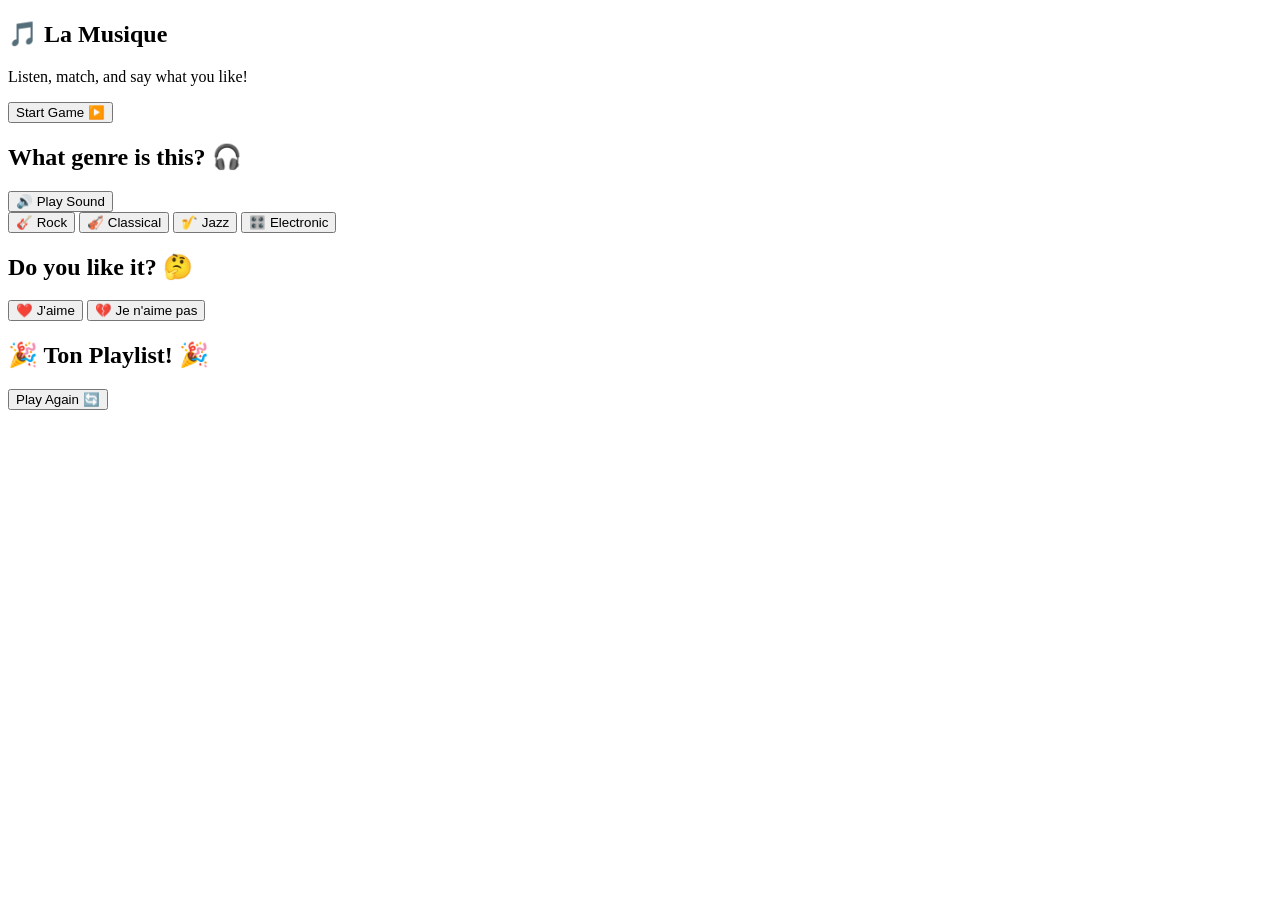
==== index.html @ f15d2448 "deploy" ====
<!DOCTYPE html>
<html lang="en">
<head>
    <meta charset="UTF-8">
    <meta name="viewport" content="width=device-width, initial-scale=1.0">
    <title>La Musique: J'aime / Je n'aime pas</title>
    <link rel="stylesheet" href="style.css">
</head>
<body>

    <!-- ЭКРАН 1: Welcome -->
    <section id="screen-welcome" class="screen active">
        <h1>🎵 La Musique</h1>
        <p class="subtitle">Listen, match, and say what you like!</p>
        <button id="btn-start" class="btn-primary">Start Game ▶️</button>
    </section>

    <!-- ЭКРАН 2: Listen & Match -->
    <section id="screen-match" class="screen">
        <h2>What genre is this? 🎧</h2>
        <button id="btn-play-audio" class="btn-secondary">🔊 Play Sound</button>
        <div class="grid-options" id="genre-grid">
            <button class="btn-genre" data-genre="rock">🎸 Rock</button>
            <button class="btn-genre" data-genre="classical">🎻 Classical</button>
            <button class="btn-genre" data-genre="jazz">🎷 Jazz</button>
            <button class="btn-genre" data-genre="electronic">🎛️ Electronic</button>
        </div>
    </section>

    <!-- ЭКРАН 3: React (J'aime / Je n'aime pas) -->
    <section id="screen-react" class="screen">
        <h2>Do you like it? 🤔</h2>
        <div id="current-genre-display" class="genre-display">
            <!-- Сюда JS подставит иконку и название -->
        </div>
        <div class="reaction-buttons">
            <button id="btn-like" class="btn-reaction btn-like">❤️ J'aime</button>
            <button id="btn-dislike" class="btn-reaction btn-dislike">💔 Je n'aime pas</button>
        </div>
    </section>

    <!-- ЭКРАН 4: Result / Playlist -->
    <section id="screen-result" class="screen">
        <h2>🎉 Ton Playlist! 🎉</h2>
        <div id="playlist-container" class="playlist">
            <!-- JS добавит сюда карточки любимых жанров -->
        </div>
        <button id="btn-restart" class="btn-primary">Play Again 🔄</button>
    </section>

    <script src="script.js"></script>
</body>
</html>
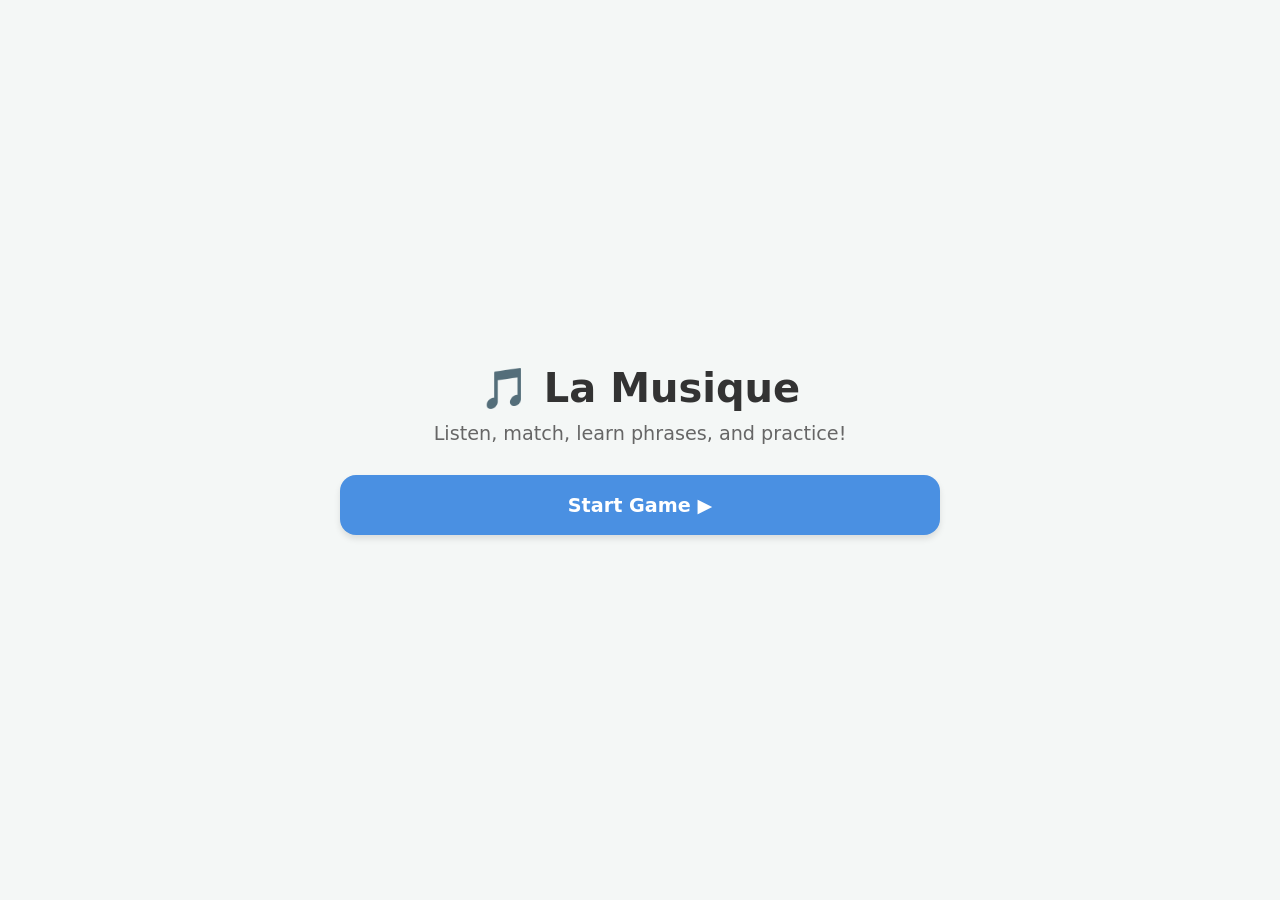
==== commit d9e3c4d1: "доработка" ====
--- a/index.html
+++ b/index.html
@@ -4,20 +4,21 @@
     <meta charset="UTF-8">
     <meta name="viewport" content="width=device-width, initial-scale=1.0">
     <title>La Musique: J'aime / Je n'aime pas</title>
-    <link rel="stylesheet" href="style.css">
+    <link rel="stylesheet" href="css/style.css">
 </head>
 <body>
 
     <!-- ЭКРАН 1: Welcome -->
     <section id="screen-welcome" class="screen active">
         <h1>🎵 La Musique</h1>
-        <p class="subtitle">Listen, match, and say what you like!</p>
+        <p class="subtitle">Listen, match, learn phrases, and practice!</p>
         <button id="btn-start" class="btn-primary">Start Game ▶️</button>
     </section>
 
-    <!-- ЭКРАН 2: Listen & Match -->
+    <!-- ЭКРАН 2: Listen & Match (разминка) -->
     <section id="screen-match" class="screen">
         <h2>What genre is this? 🎧</h2>
+        <p id="track-progress" style="font-size:1rem; color:#666; margin-bottom:10px;">1 / 4</p>
         <button id="btn-play-audio" class="btn-secondary">🔊 Play Sound</button>
         <div class="grid-options" id="genre-grid">
             <button class="btn-genre" data-genre="rock">🎸 Rock</button>
@@ -27,27 +28,34 @@
         </div>
     </section>
 
-    <!-- ЭКРАН 3: React (J'aime / Je n'aime pas) -->
+    <!-- ЭКРАН 3: React (J'aime / Je n'aime pas) + запоминание -->
     <section id="screen-react" class="screen">
         <h2>Do you like it? 🤔</h2>
-        <div id="current-genre-display" class="genre-display">
-            <!-- Сюда JS подставит иконку и название -->
-        </div>
+        <div id="current-genre-display" class="genre-display"></div>
         <div class="reaction-buttons">
             <button id="btn-like" class="btn-reaction btn-like">❤️ J'aime</button>
             <button id="btn-dislike" class="btn-reaction btn-dislike">💔 Je n'aime pas</button>
         </div>
+        <div id="phrase-memorize" style="margin-top:15px; padding:15px; background:#f0f8ff; border-radius:12px; font-size:1.1rem;"></div>
     </section>
 
-    <!-- ЭКРАН 4: Result / Playlist -->
+    <!-- ЭКРАН 4: Practice -->
+    <section id="screen-practice" class="screen">
+        <h2>Practice Time! ✍️</h2>
+        <p id="practice-progress" style="font-size:1rem; color:#666; margin-bottom:10px;">Question 1 / 4</p>
+        <p id="practice-question" style="font-size:1.2rem; margin-bottom:20px;"></p>
+        <div id="practice-options" class="grid-options"></div>
+        <p id="practice-feedback" style="margin-top:20px; font-weight:bold; min-height:30px;"></p>
+    </section>
+
+    <!-- ЭКРАН 5: Result -->
     <section id="screen-result" class="screen">
         <h2>🎉 Ton Playlist! 🎉</h2>
-        <div id="playlist-container" class="playlist">
-            <!-- JS добавит сюда карточки любимых жанров -->
-        </div>
+        <div id="playlist-container" class="playlist"></div>
+        <p id="practice-result" style="font-size:1.1rem; color:#333; margin:15px 0;"></p>
         <button id="btn-restart" class="btn-primary">Play Again 🔄</button>
     </section>
 
-    <script src="script.js"></script>
+    <script src="js/game.js"></script>
 </body>
-</html>+</html>
--- a/css/style.css
+++ b/css/style.css
@@ -0,0 +1,191 @@
+:root {
+    --bg-color: #f4f7f6;
+    --primary: #4a90e2;
+    --success: #7ed321;
+    --danger: #d0021b;
+    --text-dark: #333;
+    --radius: 16px;
+}
+
+* {
+    box-sizing: border-box;
+    margin: 0;
+    padding: 0;
+    font-family: 'Segoe UI', system-ui, sans-serif;
+}
+
+body {
+    background-color: var(--bg-color);
+    color: var(--text-dark);
+    display: flex;
+    justify-content: center;
+    align-items: center;
+    min-height: 100vh;
+    padding: 20px;
+}
+
+.screen {
+    display: none;
+    text-align: center;
+    max-width: 600px;
+    width: 100%;
+    animation: fadeIn 0.4s;
+}
+
+.screen.active {
+    display: block;
+}
+
+@keyframes fadeIn {
+    from { opacity: 0; transform: translateY(10px); }
+    to { opacity: 1; transform: translateY(0); }
+}
+
+h1 {
+    font-size: 2.5rem;
+    margin-bottom: 10px;
+}
+
+h2 {
+    font-size: 1.8rem;
+    margin-bottom: 20px;
+}
+
+.subtitle {
+    font-size: 1.2rem;
+    color: #666;
+    margin-bottom: 30px;
+}
+
+button {
+    cursor: pointer;
+    border: none;
+    border-radius: var(--radius);
+    font-size: 1.2rem;
+    font-weight: 600;
+    transition: transform 0.1s, box-shadow 0.2s;
+    padding: 15px 30px;
+    min-height: 60px;
+}
+
+button:active {
+    transform: scale(0.95);
+}
+
+.btn-primary {
+    background: var(--primary);
+    color: white;
+    width: 100%;
+    box-shadow: 0 4px 6px rgba(0,0,0,0.1);
+}
+
+.btn-secondary {
+    background: white;
+    border: 2px solid var(--primary);
+    color: var(--primary);
+    margin-bottom: 20px;
+}
+
+.grid-options {
+    display: grid;
+    grid-template-columns: 1fr 1fr;
+    gap: 15px;
+}
+
+.btn-genre {
+    background: white;
+    border: 2px solid #ddd;
+    font-size: 1.1rem;
+}
+
+.btn-genre:hover {
+    border-color: var(--primary);
+    background: #f0f8ff;
+}
+
+.btn-genre:active {
+    transform: scale(0.95);
+}
+
+.genre-display {
+    font-size: 3rem;
+    margin: 20px 0;
+}
+
+.reaction-buttons {
+    display: flex;
+    flex-direction: column;
+    gap: 15px;
+}
+
+.btn-reaction {
+    width: 100%;
+    font-size: 1.4rem;
+    padding: 20px;
+    border-radius: var(--radius);
+    transition: transform 0.1s;
+}
+
+.btn-reaction:active {
+    transform: scale(0.95);
+}
+
+.btn-like {
+    background: var(--success);
+    color: white;
+}
+
+.btn-dislike {
+    background: var(--danger);
+    color: white;
+}
+
+.playlist {
+    display: flex;
+    flex-wrap: wrap;
+    justify-content: center;
+    gap: 15px;
+    margin-bottom: 30px;
+}
+
+.playlist-item {
+    background: white;
+    padding: 15px;
+    border-radius: var(--radius);
+    box-shadow: 0 2px 8px rgba(0,0,0,0.05);
+    font-size: 1.2rem;
+}
+
+@keyframes shake {
+    0%, 100% { transform: translateX(0); }
+    20% { transform: translateX(-10px); }
+    40% { transform: translateX(10px); }
+    60% { transform: translateX(-10px); }
+    80% { transform: translateX(10px); }
+}
+
+.shake {
+    animation: shake 0.4s ease;
+}
+
+@keyframes pop {
+    0% { transform: scale(1); }
+    50% { transform: scale(1.1); }
+    100% { transform: scale(1); }
+}
+
+.pop {
+    animation: pop 0.3s ease;
+}
+
+@media (max-width: 480px) {
+    .grid-options {
+        grid-template-columns: 1fr;
+    }
+    h1 {
+        font-size: 2rem;
+    }
+    h2 {
+        font-size: 1.5rem;
+    }
+}
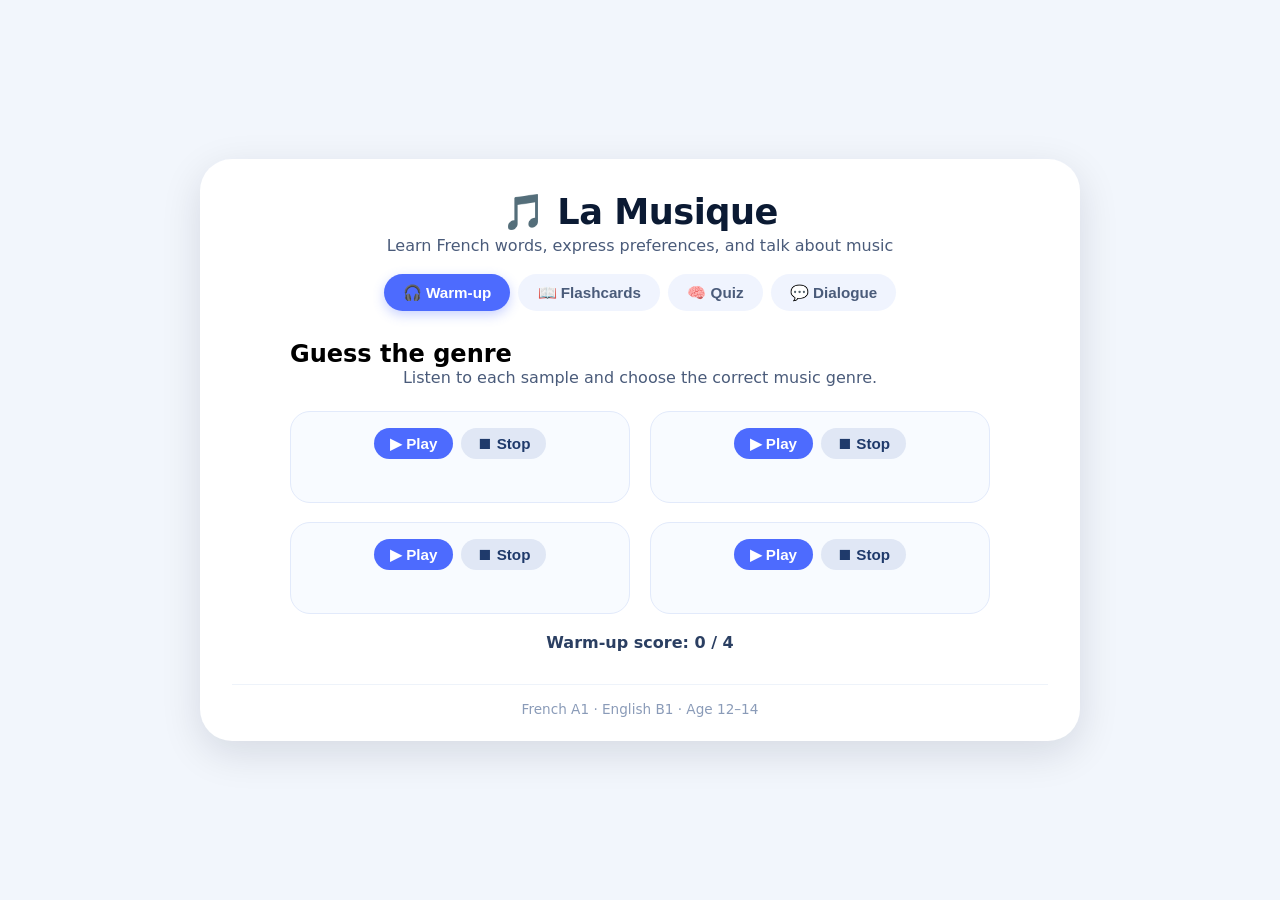
==== commit f1b9ccbf: "2" ====
--- a/index.html
+++ b/index.html
@@ -1,61 +1,158 @@
 <!DOCTYPE html>
 <html lang="en">
 <head>
-    <meta charset="UTF-8">
-    <meta name="viewport" content="width=device-width, initial-scale=1.0">
-    <title>La Musique: J'aime / Je n'aime pas</title>
-    <link rel="stylesheet" href="css/style.css">
+  <meta charset="UTF-8" />
+  <meta name="viewport" content="width=device-width, initial-scale=1.0" />
+  <title>La Musique – learn French</title>
+  <link rel="stylesheet" href="styles.css" />
 </head>
 <body>
+  <div class="app">
+    <header>
+      <h1>🎵 La Musique</h1>
+      <p class="subtitle">Learn French words, express preferences, and talk about music</p>
+      <nav class="tabs">
+        <button class="tab active" data-tab="warmup">🎧 Warm‑up</button>
+        <button class="tab" data-tab="flashcards">📖 Flashcards</button>
+        <button class="tab" data-tab="quiz">🧠 Quiz</button>
+        <button class="tab" data-tab="dialogue">💬 Dialogue</button>
+      </nav>
+    </header>
 
-    <!-- ЭКРАН 1: Welcome -->
-    <section id="screen-welcome" class="screen active">
-        <h1>🎵 La Musique</h1>
-        <p class="subtitle">Listen, match, learn phrases, and practice!</p>
-        <button id="btn-start" class="btn-primary">Start Game ▶️</button>
-    </section>
+    <main>
+      <!-- WARM-UP -->
+      <section id="warmup" class="tab-content active">
+        <div class="warmup-area">
+          <h2>Guess the genre</h2>
+          <p class="warmup-desc">Listen to each sample and choose the correct music genre.</p>
+          <div class="genre-grid">
+            <div class="genre-item" data-genre="rock">
+              <div class="audio-controls">
+                <button class="play-btn" data-audio="rock">▶ Play</button>
+                <button class="stop-btn" data-audio="rock">⏹ Stop</button>
+              </div>
+              <div class="genre-options" style="display:none;">
+                <button class="genre-opt" data-genre="rock">Rock</button>
+                <button class="genre-opt" data-genre="jazz">Jazz</button>
+                <button class="genre-opt" data-genre="classical">Classical</button>
+                <button class="genre-opt" data-genre="electronic">Electronic</button>
+              </div>
+              <span class="genre-feedback"></span>
+            </div>
+            <div class="genre-item" data-genre="jazz">
+              <div class="audio-controls">
+                <button class="play-btn" data-audio="jazz">▶ Play</button>
+                <button class="stop-btn" data-audio="jazz">⏹ Stop</button>
+              </div>
+              <div class="genre-options" style="display:none;">
+                <button class="genre-opt" data-genre="rock">Rock</button>
+                <button class="genre-opt" data-genre="jazz">Jazz</button>
+                <button class="genre-opt" data-genre="classical">Classical</button>
+                <button class="genre-opt" data-genre="electronic">Electronic</button>
+              </div>
+              <span class="genre-feedback"></span>
+            </div>
+            <div class="genre-item" data-genre="classical">
+              <div class="audio-controls">
+                <button class="play-btn" data-audio="classical">▶ Play</button>
+                <button class="stop-btn" data-audio="classical">⏹ Stop</button>
+              </div>
+              <div class="genre-options" style="display:none;">
+                <button class="genre-opt" data-genre="rock">Rock</button>
+                <button class="genre-opt" data-genre="jazz">Jazz</button>
+                <button class="genre-opt" data-genre="classical">Classical</button>
+                <button class="genre-opt" data-genre="electronic">Electronic</button>
+              </div>
+              <span class="genre-feedback"></span>
+            </div>
+            <div class="genre-item" data-genre="electronic">
+              <div class="audio-controls">
+                <button class="play-btn" data-audio="electronic">▶ Play</button>
+                <button class="stop-btn" data-audio="electronic">⏹ Stop</button>
+              </div>
+              <div class="genre-options" style="display:none;">
+                <button class="genre-opt" data-genre="rock">Rock</button>
+                <button class="genre-opt" data-genre="jazz">Jazz</button>
+                <button class="genre-opt" data-genre="classical">Classical</button>
+                <button class="genre-opt" data-genre="electronic">Electronic</button>
+              </div>
+              <span class="genre-feedback"></span>
+            </div>
+          </div>
+          <p class="warmup-score">Warm‑up score: <span id="warmupScore">0</span> / 4</p>
+          <audio id="audioPlayer" style="display:none;"></audio>
+        </div>
+      </section>
 
-    <!-- ЭКРАН 2: Listen & Match (разминка) -->
-    <section id="screen-match" class="screen">
-        <h2>What genre is this? 🎧</h2>
-        <p id="track-progress" style="font-size:1rem; color:#666; margin-bottom:10px;">1 / 4</p>
-        <button id="btn-play-audio" class="btn-secondary">🔊 Play Sound</button>
-        <div class="grid-options" id="genre-grid">
-            <button class="btn-genre" data-genre="rock">🎸 Rock</button>
-            <button class="btn-genre" data-genre="classical">🎻 Classical</button>
-            <button class="btn-genre" data-genre="jazz">🎷 Jazz</button>
-            <button class="btn-genre" data-genre="electronic">🎛️ Electronic</button>
+      <!-- FLASHCARDS -->
+      <section id="flashcards" class="tab-content">
+        <div class="card-area">
+          <div class="flip-card" id="flipCard">
+            <div class="flip-inner">
+              <div class="flip-front">
+                <p class="french-word" id="frontWord">la chanson</p>
+                <button class="speak-btn" id="speakFront">🔊</button>
+              </div>
+              <div class="flip-back">
+                <p class="english-translation" id="backWord">song</p>
+              </div>
+            </div>
+          </div>
+          <div class="card-controls">
+            <button id="prevCard" class="ctrl-btn">◀</button>
+            <span id="cardCounter">1 / 15</span>
+            <button id="nextCard" class="ctrl-btn">▶</button>
+            <button id="flipBtn" class="ctrl-btn primary">🔁 Flip</button>
+          </div>
+          <p class="hint">Click "Flip" to see the translation, use arrows to navigate, and 🔊 to hear the word.</p>
         </div>
-    </section>
+      </section>
 
-    <!-- ЭКРАН 3: React (J'aime / Je n'aime pas) + запоминание -->
-    <section id="screen-react" class="screen">
-        <h2>Do you like it? 🤔</h2>
-        <div id="current-genre-display" class="genre-display"></div>
-        <div class="reaction-buttons">
-            <button id="btn-like" class="btn-reaction btn-like">❤️ J'aime</button>
-            <button id="btn-dislike" class="btn-reaction btn-dislike">💔 Je n'aime pas</button>
+      <!-- QUIZ -->
+      <section id="quiz" class="tab-content">
+        <div class="quiz-area">
+          <p class="quiz-question" id="quizQuestion">What is the English for <strong>la chanson</strong>?</p>
+          <div class="quiz-options" id="quizOptions">
+            <button class="option" data-index="0">song</button>
+            <button class="option" data-index="1">singer</button>
+            <button class="option" data-index="2">instrument</button>
+            <button class="option" data-index="3">music</button>
+          </div>
+          <div class="quiz-feedback" id="quizFeedback"></div>
+          <button id="nextQuizBtn" class="ctrl-btn primary">Next word →</button>
+          <p class="quiz-score">Score: <span id="quizScore">0</span> / <span id="quizTotal">15</span></p>
         </div>
-        <div id="phrase-memorize" style="margin-top:15px; padding:15px; background:#f0f8ff; border-radius:12px; font-size:1.1rem;"></div>
-    </section>
+      </section>
 
-    <!-- ЭКРАН 4: Practice -->
-    <section id="screen-practice" class="screen">
-        <h2>Practice Time! ✍️</h2>
-        <p id="practice-progress" style="font-size:1rem; color:#666; margin-bottom:10px;">Question 1 / 4</p>
-        <p id="practice-question" style="font-size:1.2rem; margin-bottom:20px;"></p>
-        <div id="practice-options" class="grid-options"></div>
-        <p id="practice-feedback" style="margin-top:20px; font-weight:bold; min-height:30px;"></p>
-    </section>
+      <!-- DIALOGUE -->
+      <section id="dialogue" class="tab-content">
+        <div class="dialogue-area">
+          <div class="dialogue-nav">
+            <button id="prevDialogue" class="ctrl-btn">◀</button>
+            <span id="dialogueCounter">1 / 5</span>
+            <button id="nextDialogue" class="ctrl-btn">▶</button>
+          </div>
+          <div class="dialogue-text" id="dialogueText">
+            <!-- filled by JS -->
+          </div>
+          <div class="dialogue-keywords">
+            <p><strong>Select the keywords (genres and preference expressions) that appear in this dialogue:</strong></p>
+            <div id="keywordOptions" class="keyword-options">
+              <!-- filled by JS -->
+            </div>
+            <button id="checkKeywordsBtn" class="ctrl-btn primary">Check</button>
+            <span id="keywordFeedback" class="keyword-feedback"></span>
+            <p class="dialogue-score">Dialogue score: <span id="dialogueScore">0</span> / <span id="dialogueTotal">5</span></p>
+          </div>
+        </div>
+      </section>
+    </main>
 
-    <!-- ЭКРАН 5: Result -->
-    <section id="screen-result" class="screen">
-        <h2>🎉 Ton Playlist! 🎉</h2>
-        <div id="playlist-container" class="playlist"></div>
-        <p id="practice-result" style="font-size:1.1rem; color:#333; margin:15px 0;"></p>
-        <button id="btn-restart" class="btn-primary">Play Again 🔄</button>
-    </section>
+    <footer>
+      <p>French A1 · English B1 · Age 12–14</p>
+    </footer>
+  </div>
 
-    <script src="js/game.js"></script>
+  <script src="script.js"></script>
 </body>
 </html>
--- a/styles.css
+++ b/styles.css
@@ -0,0 +1,307 @@
+/* RESET & BASE */
+* { box-sizing: border-box; margin: 0; padding: 0; }
+
+body {
+  font-family: 'Segoe UI', Roboto, system-ui, -apple-system, sans-serif;
+  background: #f2f6fc;
+  min-height: 100vh;
+  display: flex;
+  justify-content: center;
+  align-items: center;
+  padding: 1rem;
+}
+
+.app {
+  max-width: 880px;
+  width: 100%;
+  background: white;
+  border-radius: 32px;
+  box-shadow: 0 12px 40px rgba(0, 20, 40, 0.12);
+  padding: 2rem 2rem 1.5rem;
+  transition: 0.2s;
+}
+
+header { text-align: center; margin-bottom: 1.8rem; }
+h1 { font-size: 2.2rem; font-weight: 700; color: #0b1a33; letter-spacing: -0.5px; }
+.subtitle { color: #4a5b7a; font-size: 1rem; font-weight: 500; margin-top: 0.2rem; }
+
+.tabs {
+  display: flex;
+  gap: 0.5rem;
+  justify-content: center;
+  margin-top: 1.2rem;
+  flex-wrap: wrap;
+}
+.tab {
+  background: transparent;
+  border: none;
+  padding: 0.6rem 1.2rem;
+  border-radius: 40px;
+  font-weight: 600;
+  font-size: 0.95rem;
+  color: #4a5b7a;
+  cursor: pointer;
+  transition: 0.2s;
+  background: #f0f4fe;
+}
+.tab:hover { background: #e2eafb; }
+.tab.active { background: #4d6bfe; color: white; box-shadow: 0 4px 12px rgba(77,107,254,0.3); }
+
+.tab-content { display: none; animation: fadeIn 0.25s ease; }
+.tab-content.active { display: block; }
+@keyframes fadeIn { from { opacity:0.4; transform:translateY(8px); } to { opacity:1; transform:translateY(0); } }
+
+/* WARM-UP */
+.warmup-area { max-width: 700px; margin: 0 auto; }
+.warmup-desc { text-align: center; color: #4a5b7a; margin-bottom: 1.5rem; }
+.genre-grid {
+  display: grid;
+  grid-template-columns: 1fr 1fr;
+  gap: 1.2rem;
+}
+.genre-item {
+  background: #f8fbff;
+  border: 1px solid #e2eafb;
+  border-radius: 20px;
+  padding: 1rem;
+  text-align: center;
+  transition: 0.15s;
+}
+.genre-item:hover { border-color: #b0c5f0; }
+.audio-controls {
+  display: flex;
+  justify-content: center;
+  gap: 0.5rem;
+  margin-bottom: 0.5rem;
+}
+.play-btn, .stop-btn {
+  border: none;
+  padding: 0.4rem 1rem;
+  border-radius: 40px;
+  font-weight: 600;
+  font-size: 0.95rem;
+  cursor: pointer;
+  transition: 0.15s;
+}
+.play-btn {
+  background: #4d6bfe;
+  color: white;
+}
+.play-btn:hover { background: #3a58e0; transform: scale(0.97); }
+.stop-btn {
+  background: #e0e7f5;
+  color: #1f3a6b;
+}
+.stop-btn:hover { background: #d0d8ea; }
+
+.genre-options { display: flex; flex-wrap: wrap; justify-content: center; gap: 0.4rem; margin: 0.5rem 0; }
+.genre-opt {
+  background: #f0f4fe;
+  border: none;
+  padding: 0.3rem 0.8rem;
+  border-radius: 30px;
+  font-weight: 500;
+  cursor: pointer;
+  font-size: 0.9rem;
+  transition: 0.15s;
+}
+.genre-opt:hover { background: #e2eafb; }
+.genre-opt.correct { background: #2b9d5e; color: white; }
+.genre-opt.wrong { background: #d14b5a; color: white; }
+.genre-opt.disabled { pointer-events: none; opacity: 0.6; }
+.genre-feedback { display: inline-block; margin-left: 0.5rem; font-weight: 600; font-size: 1rem; }
+.warmup-score { text-align: center; margin-top: 1.2rem; font-weight: 600; color: #2b3f62; }
+
+/* FLASHCARDS */
+.card-area { display: flex; flex-direction: column; align-items: center; gap: 1.2rem; }
+.flip-card {
+  width: 100%;
+  max-width: 380px;
+  height: 210px;
+  perspective: 800px;
+  cursor: pointer;
+  position: relative;
+}
+.flip-inner {
+  position: relative;
+  width: 100%;
+  height: 100%;
+  transition: transform 0.4s cubic-bezier(0.2,0.8,0.3,1);
+  transform-style: preserve-3d;
+  border-radius: 24px;
+  box-shadow: 0 6px 20px rgba(0,0,0,0.06);
+}
+.flip-card.flipped .flip-inner { transform: rotateY(180deg); }
+.flip-front, .flip-back {
+  position: absolute;
+  width: 100%;
+  height: 100%;
+  backface-visibility: hidden;
+  border-radius: 24px;
+  display: flex;
+  flex-direction: column;
+  align-items: center;
+  justify-content: center;
+  background: white;
+  border: 1px solid #e8edf5;
+}
+.flip-front { background: linear-gradient(145deg, #ffffff, #f8fbff); }
+.flip-back { transform: rotateY(180deg); background: #f0f5ff; border-color: #d6e0f5; }
+.french-word { font-size: 2.4rem; font-weight: 700; color: #0b1a33; letter-spacing: -0.3px; }
+.english-translation { font-size: 2rem; font-weight: 600; color: #1f3a6b; }
+.speak-btn {
+  background: transparent;
+  border: none;
+  font-size: 1.6rem;
+  cursor: pointer;
+  margin-top: 0.3rem;
+  transition: 0.15s;
+}
+.speak-btn:hover { transform: scale(1.1); }
+.card-controls { display: flex; align-items: center; gap: 0.8rem; flex-wrap: wrap; justify-content: center; }
+.ctrl-btn {
+  background: #f0f4fe;
+  border: none;
+  padding: 0.5rem 1rem;
+  border-radius: 40px;
+  font-weight: 600;
+  font-size: 0.95rem;
+  color: #1f3a6b;
+  cursor: pointer;
+  transition: 0.15s;
+}
+.ctrl-btn:hover { background: #e2eafb; }
+.ctrl-btn.primary {
+  background: #4d6bfe;
+  color: white;
+  box-shadow: 0 4px 10px rgba(77,107,254,0.25);
+}
+.ctrl-btn.primary:hover { background: #3a58e0; transform: scale(0.97); }
+#cardCounter { font-weight: 600; color: #2b3f62; min-width: 60px; text-align: center; }
+.hint { color: #6b7f9e; font-size: 0.9rem; text-align: center; margin-top: 0.8rem; }
+
+/* QUIZ */
+.quiz-area { max-width: 500px; margin: 0 auto; }
+.quiz-question { font-size: 1.3rem; margin-bottom: 1.2rem; color: #0b1a33; }
+.quiz-options { display: flex; flex-direction: column; gap: 0.6rem; margin-bottom: 1.2rem; }
+.option {
+  background: #f8faff;
+  border: 2px solid #e2eafb;
+  border-radius: 16px;
+  padding: 0.8rem 1.2rem;
+  font-size: 1.05rem;
+  font-weight: 500;
+  color: #0b1a33;
+  cursor: pointer;
+  transition: 0.15s;
+  text-align: left;
+}
+.option:hover { border-color: #b0c5f0; background: #f0f6ff; }
+.option.correct { border-color: #2b9d5e; background: #e6f7ee; color: #1a6b3f; }
+.option.wrong { border-color: #d14b5a; background: #fee9ec; color: #a1323f; }
+.option.disabled { pointer-events: none; opacity: 0.7; }
+.quiz-feedback { min-height: 2rem; font-weight: 500; margin-bottom: 0.5rem; }
+.quiz-score { margin-top: 0.8rem; font-weight: 600; color: #2b3f62; }
+
+/* DIALOGUE */
+.dialogue-area { max-width: 700px; margin: 0 auto; }
+.dialogue-nav {
+  display: flex;
+  justify-content: center;
+  align-items: center;
+  gap: 1rem;
+  margin-bottom: 1rem;
+}
+#dialogueCounter { font-weight: 600; color: #2b3f62; min-width: 60px; text-align: center; }
+
+.dialogue-text {
+  background: #f8fbff;
+  padding: 1.2rem 1.5rem;
+  border-radius: 20px;
+  border: 1px solid #e2eafb;
+  margin-bottom: 1.5rem;
+  line-height: 1.8;
+  font-size: 1.05rem;
+}
+.dialogue-text .line {
+  display: flex;
+  flex-direction: column;
+  margin-bottom: 0.6rem;
+  padding: 0.3rem 0;
+  border-bottom: 1px dashed #dde5f0;
+}
+.dialogue-text .line:last-child { border-bottom: none; }
+.dialogue-text .fr {
+  font-weight: 600;
+  color: #0b1a33;
+}
+.dialogue-text .en {
+  font-style: italic;
+  color: #4a5b7a;
+  font-size: 0.95rem;
+  margin-left: 1rem;
+}
+.dialogue-text .speak-line {
+  background: transparent;
+  border: none;
+  font-size: 1.2rem;
+  cursor: pointer;
+  margin-left: 0.5rem;
+  vertical-align: middle;
+}
+.dialogue-text .speak-line:hover { transform: scale(1.1); }
+
+.dialogue-keywords {
+  background: #ffffff;
+  border: 1px solid #e8edf5;
+  border-radius: 16px;
+  padding: 1rem 1.2rem;
+}
+.dialogue-keywords p { margin-bottom: 0.8rem; color: #0b1a33; }
+.keyword-options {
+  display: flex;
+  flex-wrap: wrap;
+  gap: 0.6rem;
+  margin-bottom: 1rem;
+}
+.keyword-opt {
+  background: #f0f4fe;
+  border: 2px solid transparent;
+  padding: 0.4rem 1rem;
+  border-radius: 30px;
+  font-weight: 500;
+  cursor: pointer;
+  transition: 0.15s;
+  color: #1f3a6b;
+}
+.keyword-opt:hover { background: #e2eafb; }
+.keyword-opt.selected {
+  border-color: #4d6bfe;
+  background: #e0e8fe;
+}
+.keyword-opt.correct {
+  background: #2b9d5e;
+  color: white;
+  border-color: #2b9d5e;
+}
+.keyword-opt.wrong {
+  background: #d14b5a;
+  color: white;
+  border-color: #d14b5a;
+}
+.keyword-opt.disabled { pointer-events: none; opacity: 0.7; }
+.keyword-feedback { margin-left: 1rem; font-weight: 600; }
+.dialogue-score { text-align: right; margin-top: 0.8rem; font-weight: 600; color: #2b3f62; }
+
+footer { margin-top: 2rem; text-align: center; color: #8a9bb8; font-size: 0.85rem; border-top: 1px solid #eef3fa; padding-top: 1rem; }
+
+@media (max-width: 600px) {
+  .app { padding: 1.2rem; }
+  h1 { font-size: 1.7rem; }
+  .flip-card { height: 170px; }
+  .french-word { font-size: 1.8rem; }
+  .english-translation { font-size: 1.5rem; }
+  .genre-grid { grid-template-columns: 1fr; }
+  .tabs { gap: 0.3rem; }
+  .tab { padding: 0.4rem 0.8rem; font-size: 0.85rem; }
+}
